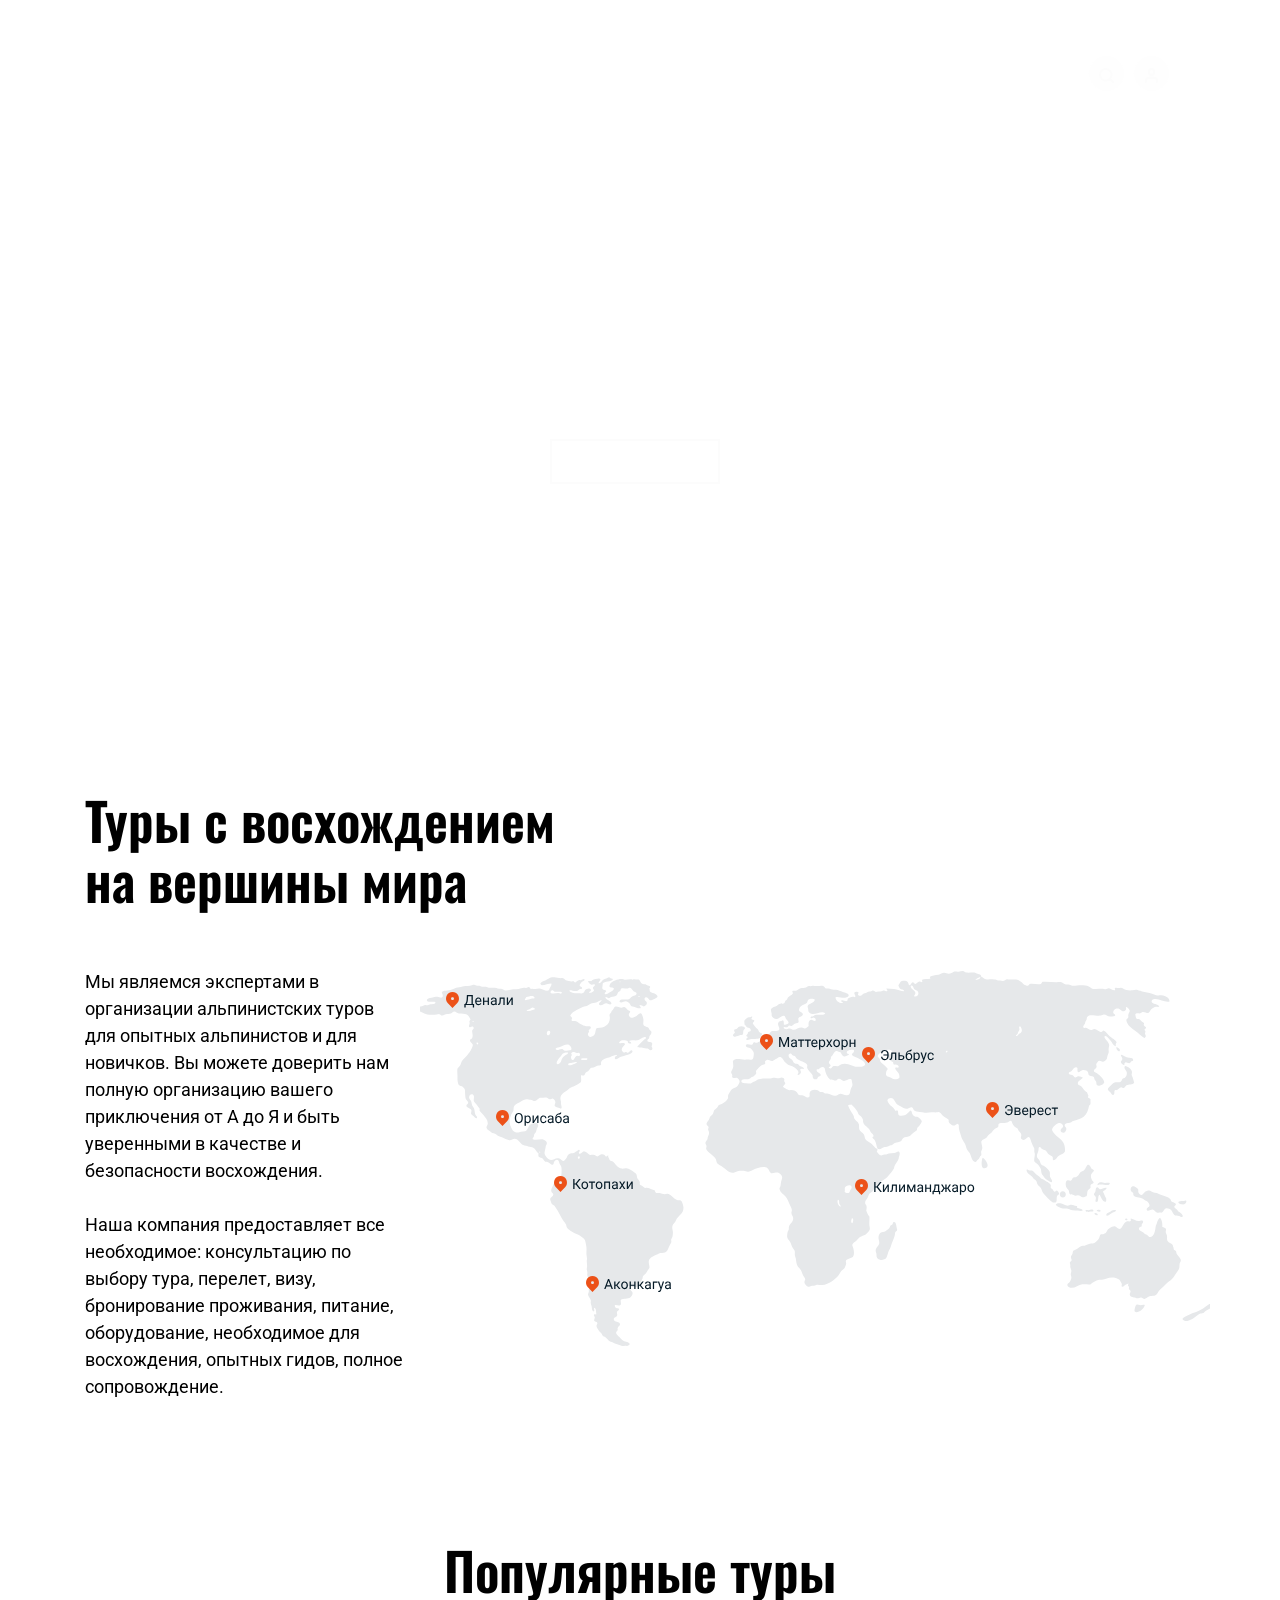
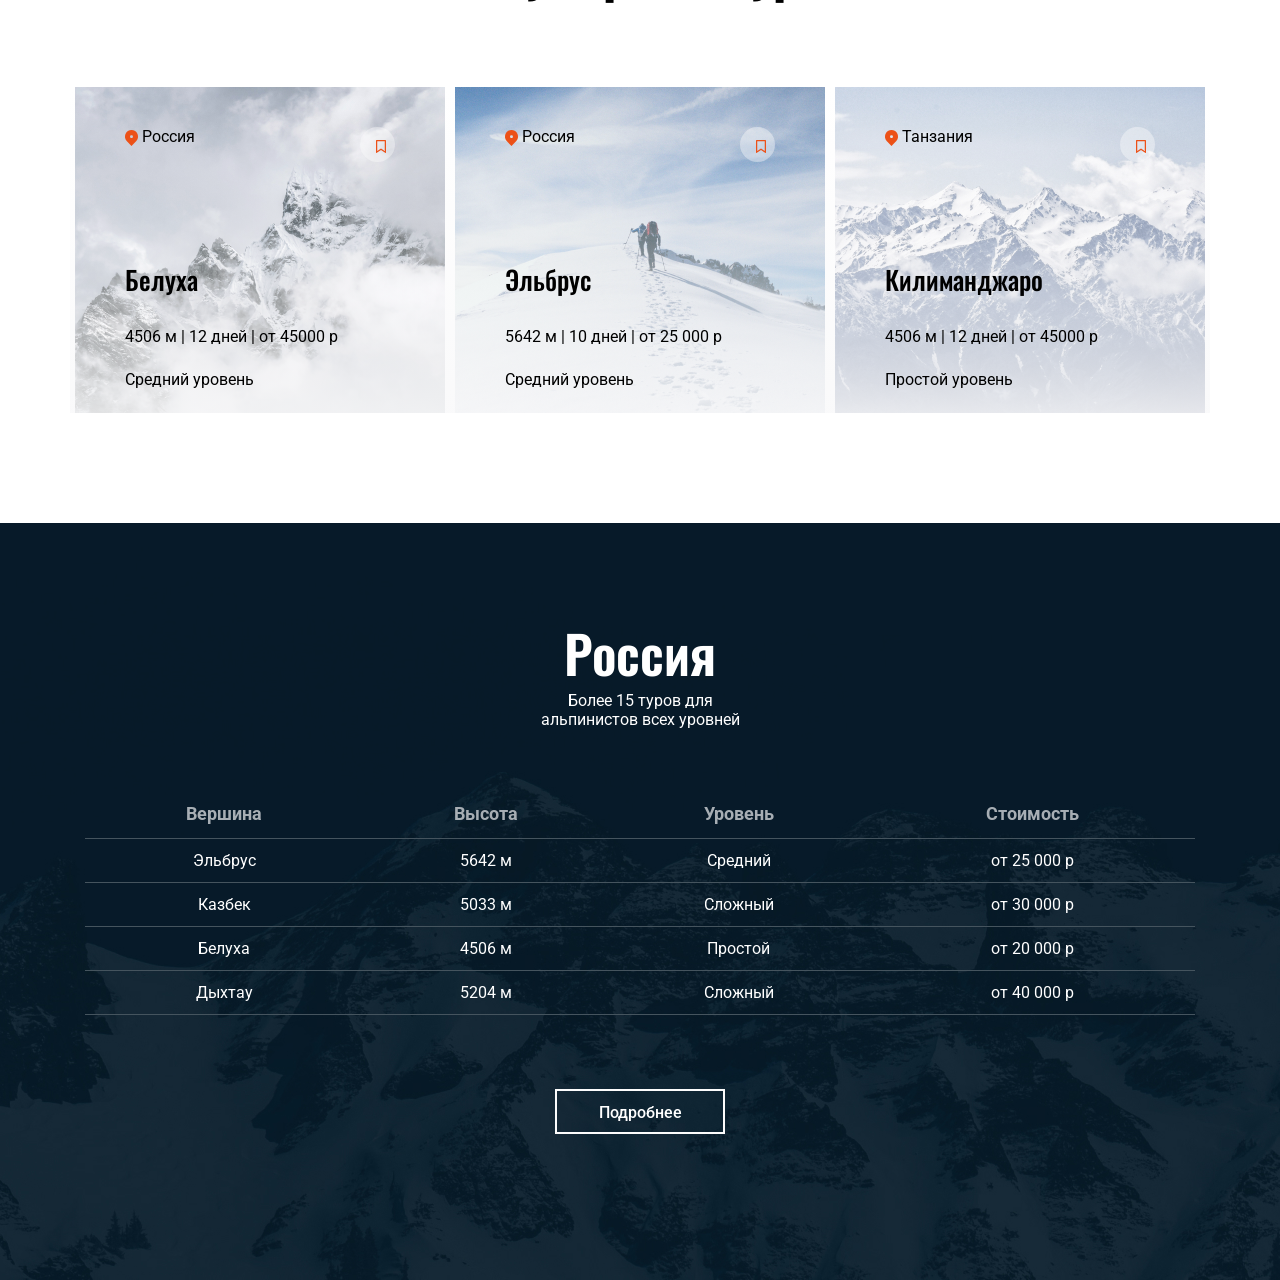
==== index.html @ 95dff902 "Add files via upload" ====
<!doctype html>
<html lang="en">
  <head>
    <!-- Required meta tags -->
    <meta charset="utf-8">
    <meta name="viewport" content="width=device-width, initial-scale=1, shrink-to-fit=no">

    <!-- Bootstrap CSS -->
    <link rel="stylesheet" href="css/bootstrap.css">
    <link href="https://fonts.googleapis.com/css2?family=Oswald:wght@200;300;400;500;600;700&display=swap" rel="stylesheet">
    <link href="https://fonts.googleapis.com/css2?family=Oswald:wght@200;300;400;500;600;700&family=Roboto:ital,wght@0,100;0,300;0,400;0,500;0,700;0,900;1,100;1,300;1,400;1,500;1,700;1,900&display=swap" rel="stylesheet">
    <link rel="stylesheet" type="text/css" href="css/style.css">
    <title>Mountain</title>
  </head>
  <body>
  <header>
      <div class="container-fluid navbar-dark header">
        <div class="container">
       <nav class="navbar navbar-expand-lg">
          <a class="navbar-brand" href="#">
            <h3>MOUNTAIN</h3>
          </a>
          <button class="navbar-toggler" type="button" data-toggle="collapse" data-target="#navbarText" aria-controls="navbarText" aria-expanded="false" aria-label="Toggle navigation">
           <span class="navbar-toggler-icon"></span>
          </button>
      <div class="collapse navbar-collapse" id="navbarText">
        <ul class="navbar-nav mr-auto">
          <li class="nav-item">
            <a class="nav-link" href="#">О нас</a>
          </li>
          <li class="nav-item">
            <a class="nav-link" href="#">Туры</a>
          </li>
          <li class="nav-item">
            <a class="nav-link" href="#">Подбор тура</a>
          </li>
          <li class="nav-item">
            <a class="nav-link" href="#">Блог</a>
          </li>
          <li class="nav-item">
            <a class="nav-link" href="#">Контакты</a>
          </li>
        </ul>
        <div class="navbar-nav">
          <ul class="navbar-nav mr-auto header__nav__right">
          <li class="nav-item">
            <a class="nav-link" href="#">8 (800) 777-33-25</a>
          </li>
          <li class="nav-item search">
            <a class="nav-link" href="#"> 
              <img src="img/header/search.svg">
            </a>
          </li>
          <li class="nav-item login">
            <a class="nav-link" href="#">
              <img src="img/header/login.svg">
            </a>
          </li>
          </ul>
        </div>
      </div>
      </nav>
      <div class="promo">
          <h1>Эверест</h1>
          <a class="nav-link" href="#">
            <div class="promo__details">
              <span>Подробнее</span>
            </div>
          </a>
      </div>
      </div>
      </div>
  </header>

  <main>
    <section class="container-fluid map">
      <div class="container ">
            <div class="row">
               <div class="col-sm map_header">
                  <h2>Туры с восхождением на вершины мира</h2>
               </div>
            </div>
            <div class="row">
                <div class="col-sm map__text">
                     Мы являемся экспертами в организации альпинистских туров для опытных альпинистов и для новичков. Вы можете доверить нам полную организацию вашего приключения от А до Я и быть уверенными в качестве и безопасности восхождения. 
                     <br><br> Наша компания предоставляет все необходимое: консультацию по выбору тура, перелет, визу, бронирование проживания, питание, оборудование, необходимое для восхождения, опытных гидов, полное сопровождение.
                </div>

                <div class="col-sm map__img">
                </div>
            </div>
      </div>
    </section>

    <section class="container-fluid tours">
      <h2>Популярные туры</h2>
      <div class="container">
        <div class="row justify-content-md-center">
          <div class="col-4 tours__items beluga">
              <div class="mountain-location">
                <div>
                  <img src="img/main/Vector.svg">
                  Россия
                </div>
                <div class="tab">
                    <a class="nav-link" href="#">
                      <img src="img/main/tab.svg">
                    </a>
                </div>
              </div>
              <div class="tour__description"> 
                <div class="mountain-name">
                  <h5>Белуха</h5>
                </div>
                <div class="mountain-info">
                  <span>4506 м | 12 дней | от 45000 р</span>
                </div>
                <div class="mountain-level">
                  <span>Средний уровень</span>
                </div>
              </div> 
           </div>
          <div class="col-4 tours__items elbrus">
              <div class="mountain-location">
                <div>
                   <img src="img/main/Vector.svg">
                  Россия
                </div>
                <div class="tab">
                  <a class="nav-link" href="#">
                    <img src="img/main/tab.svg">
                  </a>
                </div>
              </div>
              <div class="tour__description"> 
                <div class="mountain-name">
                  <h5>Эльбрус</h5>
                </div>
                <div class="mountain-info">
                  <span>5642 м | 10 дней | от 25 000 р</span>
                </div>
                <div class="mountain-level">
                  <span>Средний уровень</span>
                </div>
              </div>
          </div>
          <div class="col-4 tours__items kilimanjaro">
                <div class="mountain-location">
                  <div>
                     <img src="img/main/Vector.svg">
                    Танзания
                  </div>
                  <div class="tab">
                    <a class="nav-link" href="#">
                      <img src="img/main/tab.svg">
                    </a>
                  </div>
                </div>
                <div class="tour__description"> 
                  <div class="mountain-name">
                    <h5>Килиманджаро</h5>
                  </div>
                  <div class="mountain-info">
                    <span>4506 м | 12 дней | от 45000 р</span>
                  </div>
                  <div class="mountain-level">
                    <span>Простой уровень</span>
                  </div>
                </div>
          </div>
        </div>
      </div>

    </section  class="container-fluid table">
    

    <section class="container-fluid table-tours">
      <div class="container">
        <div class="table__country">
          <h2>Россия</h2>
        </div>
        <div class="table__promo">
          Более 15 туров для <br> альпинистов всех уровней
        </div>
        <div class="table__table">
          <table class="table table-borderless">
            <thead>
              <tr>
                <th scope="col">Вершина</th>
                <th scope="col">Высота</th>
                <th scope="col">Уровень</th>
                <th scope="col">Стоимость</th>
              </tr>
            </thead>
            <tbody>
              <tr>
                <td scope="row">Эльбрус</th>
                <td>5642 м</td>
                <td>Средний</td>
                <td>от 25 000 р</td>
              </tr>
              <tr>
                <td scope="row">Казбек</th>
                <td>5033 м</td>
                <td>Сложный </td>
                <td>от 30 000 р</td>
              </tr>
              <tr>
                <td scope="row">Белуха</th>
                <td>4506 м</td>
                <td>Простой</td>
                <td>от 20 000 р</td>
              </tr>
              <tr>
                <td scope="row">Дыхтау</th>
                <td>5204 м</td>
                <td>Сложный</td>
                <td>от 40 000 р</td>
              </tr>
            </tbody>
          </table>
        </div>
        <div class="details">
          <a class="nav-link" href="#">
            <div class="table__details">
              <span>Подробнее</span>
            </div>
          </a>
        </div>
      
      </div>
    </section>


  </main>
    <!-- Optional JavaScript -->
    <!-- jQuery first, then Popper.js, then Bootstrap JS -->
    <script src="https://code.jquery.com/jquery-3.4.1.slim.min.js" integrity="sha384-J6qa4849blE2+poT4WnyKhv5vZF5SrPo0iEjwBvKU7imGFAV0wwj1yYfoRSJoZ+n" crossorigin="anonymous"></script>
    <script src="https://cdn.jsdelivr.net/npm/popper.js@1.16.0/dist/umd/popper.min.js" integrity="sha384-Q6E9RHvbIyZFJoft+2mJbHaEWldlvI9IOYy5n3zV9zzTtmI3UksdQRVvoxMfooAo" crossorigin="anonymous"></script>
    <script src="https://stackpath.bootstrapcdn.com/bootstrap/4.4.1/js/bootstrap.min.js" integrity="sha384-wfSDF2E50Y2D1uUdj0O3uMBJnjuUD4Ih7YwaYd1iqfktj0Uod8GCExl3Og8ifwB6" crossorigin="anonymous"></script>
  </body>
</html>
---- css/style.css ----
@media -sass-debug-info{filename{font-family:file\:\/\/D\:\/code\/Mountain\/source\/scss\/style\.scss}line{font-family:\000031}}
body {
  font-family: Roboto;
  font-style: normal;
  font-weight: normal;
  font-size: 16px;
  line-height: 19px;
  color: black; }

@media -sass-debug-info{filename{font-family:file\:\/\/D\:\/code\/Mountain\/source\/scss\/style\.scss}line{font-family:\0000310}}
h1, h2, h3, h4, h5, h6 {
  font-family: Oswald;
  font-style: normal;
  font-weight: 600; }

@media -sass-debug-info{filename{font-family:file\:\/\/D\:\/code\/Mountain\/source\/scss\/style\.scss}line{font-family:\0000316}}
h2 {
  font-size: 52px;
  line-height: 115%; }

@media -sass-debug-info{filename{font-family:file\:\/\/D\:\/code\/Mountain\/source\/scss\/style\.scss}line{font-family:\0000321}}
.navbar-brand, .nav-item a {
  margin-top: 40px;
  color: white !important; }

@media -sass-debug-info{filename{font-family:file\:\/\/D\:\/code\/Mountain\/source\/scss\/style\.scss}line{font-family:\0000326}}
.header {
  background: url(../img/header/rectangle.jpg) no-repeat center;
  height: 650px;
  padding: 0; }
@media -sass-debug-info{filename{font-family:file\:\/\/D\:\/code\/Mountain\/source\/scss\/style\.scss}line{font-family:\0000331}}
  .header .navbar-brand {
    margin-right: 50px; }
@media -sass-debug-info{filename{font-family:file\:\/\/D\:\/code\/Mountain\/source\/scss\/style\.scss}line{font-family:\0000335}}
  .header a {
    margin-right: 10px; }
@media -sass-debug-info{filename{font-family:file\:\/\/D\:\/code\/Mountain\/source\/scss\/style\.scss}line{font-family:\0000339}}
  .header .header__nav__right li:not(:first-of-type) a {
    text-align: center;
    border-radius: 50%;
    width: 35px;
    height: 35px;
    background: rgba(252, 252, 252, 0.4); }
@media -sass-debug-info{filename{font-family:file\:\/\/D\:\/code\/Mountain\/source\/scss\/style\.scss}line{font-family:\0000347}}
  .header .promo {
    text-align: center;
    margin-top: 150px;
    display: flex;
    flex-direction: column;
    align-items: center; }
@media -sass-debug-info{filename{font-family:file\:\/\/D\:\/code\/Mountain\/source\/scss\/style\.scss}line{font-family:\0000353}}
    .header .promo h1 {
      font-size: 98px;
      line-height: 145px;
      color: white; }
@media -sass-debug-info{filename{font-family:file\:\/\/D\:\/code\/Mountain\/source\/scss\/style\.scss}line{font-family:\0000358}}
    .header .promo .promo__details {
      padding: 12px;
      margin-top: 20px;
      font-weight: 500;
      font-size: 16px;
      line-height: 19px;
      color: white;
      width: 170px;
      height: 45px;
      border: 2px solid #FCFCFC; }

@media -sass-debug-info{filename{font-family:file\:\/\/D\:\/code\/Mountain\/source\/scss\/style\.scss}line{font-family:\0000374}}
.map {
  padding-top: 140px; }
@media -sass-debug-info{filename{font-family:file\:\/\/D\:\/code\/Mountain\/source\/scss\/style\.scss}line{font-family:\0000377}}
  .map .container h2 {
    max-width: 472px; }
@media -sass-debug-info{filename{font-family:file\:\/\/D\:\/code\/Mountain\/source\/scss\/style\.scss}line{font-family:\0000380}}
  .map .container .map__text {
    padding-top: 50px;
    font-size: 18px;
    line-height: 150%;
    max-width: 350px; }
@media -sass-debug-info{filename{font-family:file\:\/\/D\:\/code\/Mountain\/source\/scss\/style\.scss}line{font-family:\0000386}}
  .map .container .map__img {
    background: url(../img/main/map.svg) no-repeat center; }

@media -sass-debug-info{filename{font-family:file\:\/\/D\:\/code\/Mountain\/source\/scss\/style\.scss}line{font-family:\0000393}}
.tours h2 {
  padding-top: 140px;
  text-align: center; }
@media -sass-debug-info{filename{font-family:file\:\/\/D\:\/code\/Mountain\/source\/scss\/style\.scss}line{font-family:\0000398}}
.tours .container .tours__items {
  min-width: 370px;
  min-height: 326px;
  margin-top: 80px;
  display: flex;
  flex-direction: column;
  justify-content: space-between; }
@media -sass-debug-info{filename{font-family:file\:\/\/D\:\/code\/Mountain\/source\/scss\/style\.scss}line{font-family:\00003105}}
  .tours .container .tours__items .mountain-info, .tours .container .tours__items .mountain-level {
    margin-left: 40px;
    margin-bottom: 24px; }
@media -sass-debug-info{filename{font-family:file\:\/\/D\:\/code\/Mountain\/source\/scss\/style\.scss}line{font-family:\00003109}}
  .tours .container .tours__items h5 {
    margin-left: 40px;
    font-weight: 500;
    font-size: 26px;
    line-height: 115%;
    padding-bottom: 25px; }
@media -sass-debug-info{filename{font-family:file\:\/\/D\:\/code\/Mountain\/source\/scss\/style\.scss}line{font-family:\00003116}}
  .tours .container .tours__items .mountain-location {
    display: flex;
    justify-content: space-between;
    padding: 40px; }
@media -sass-debug-info{filename{font-family:file\:\/\/D\:\/code\/Mountain\/source\/scss\/style\.scss}line{font-family:\00003120}}
    .tours .container .tours__items .mountain-location .tab a {
      text-align: center;
      border-radius: 50%;
      width: 35px;
      height: 35px;
      background: rgba(252, 252, 252, 0.4); }
@media -sass-debug-info{filename{font-family:file\:\/\/D\:\/code\/Mountain\/source\/scss\/style\.scss}line{font-family:\00003130}}
.tours .container .beluga {
  background: linear-gradient(180deg, rgba(249, 249, 250, 0) 0%, rgba(249, 249, 250, 0.9) 100%), url(../img/main/beluga.jpg) no-repeat center; }
@media -sass-debug-info{filename{font-family:file\:\/\/D\:\/code\/Mountain\/source\/scss\/style\.scss}line{font-family:\00003135}}
.tours .container .elbrus {
  background: linear-gradient(180deg, rgba(249, 249, 250, 0) 0%, rgba(249, 249, 250, 0.9) 100%), url(../img/main/elbrus.jpg) no-repeat center; }
@media -sass-debug-info{filename{font-family:file\:\/\/D\:\/code\/Mountain\/source\/scss\/style\.scss}line{font-family:\00003138}}
.tours .container .kilimanjaro {
  background: linear-gradient(180deg, rgba(249, 249, 250, 0) 0%, rgba(249, 249, 250, 0.9) 100%), url(../img/main/kilimanjaro.jpg) no-repeat center; }

@media -sass-debug-info{filename{font-family:file\:\/\/D\:\/code\/Mountain\/source\/scss\/style\.scss}line{font-family:\00003144}}
.table-tours {
  text-align: center;
  background: url(../img/main/Russia.jpg) no-repeat center;
  height: 757px;
  color: white;
  margin-top: 110px;
  padding-top: 100px; }
@media -sass-debug-info{filename{font-family:file\:\/\/D\:\/code\/Mountain\/source\/scss\/style\.scss}line{font-family:\00003151}}
  .table-tours .table__table {
    margin-top: 60px; }
@media -sass-debug-info{filename{font-family:file\:\/\/D\:\/code\/Mountain\/source\/scss\/style\.scss}line{font-family:\00003153}}
    .table-tours .table__table th {
      color: white;
      border-bottom: 1px solid #45545E;
      font-size: 18px;
      line-height: 140%;
      color: #A7AEB4; }
@media -sass-debug-info{filename{font-family:file\:\/\/D\:\/code\/Mountain\/source\/scss\/style\.scss}line{font-family:\00003160}}
    .table-tours .table__table td {
      color: white;
      border-bottom: 1px solid #45545E; }
@media -sass-debug-info{filename{font-family:file\:\/\/D\:\/code\/Mountain\/source\/scss\/style\.scss}line{font-family:\00003167}}
  .table-tours .table__details {
    padding: 12px;
    margin: auto;
    margin-top: 50px;
    font-weight: 500;
    font-size: 16px;
    line-height: 19px;
    color: white;
    width: 170px;
    height: 45px;
    border: 2px solid #FCFCFC; }

/*# sourceMappingURL=style.css.map */
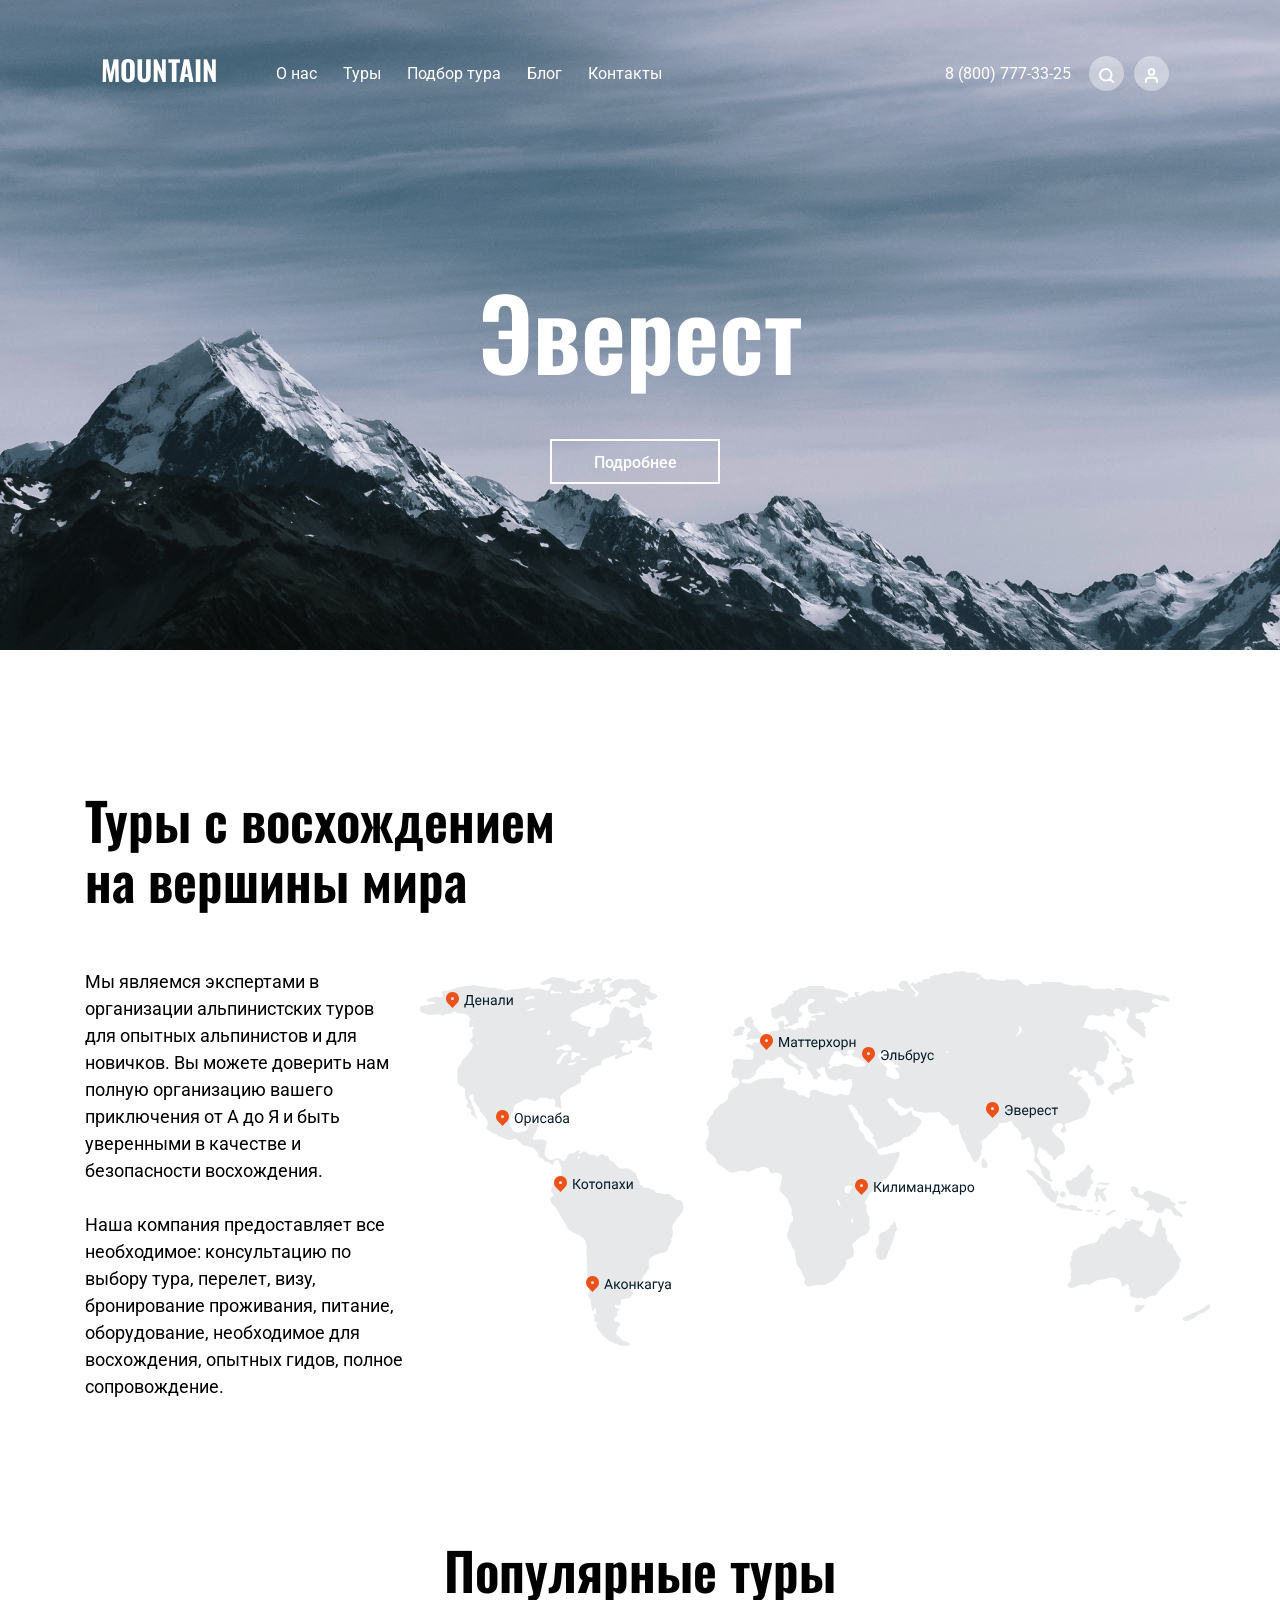
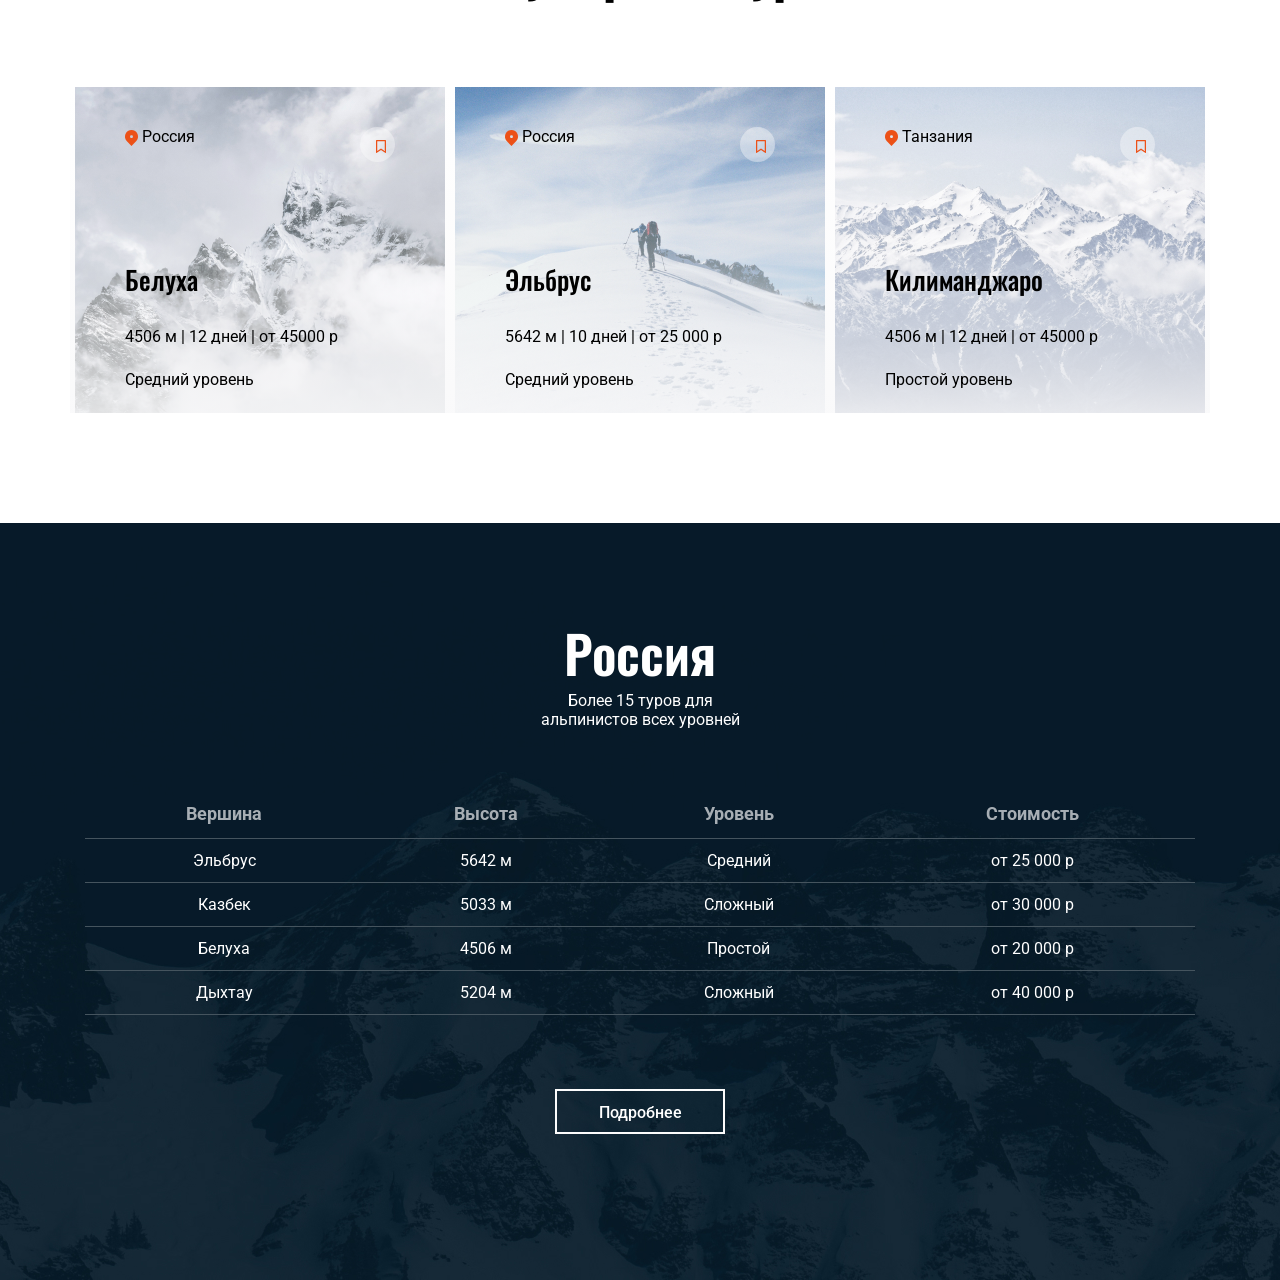
==== commit 090a09cf: "Add files via upload" ====
--- a/index.html
+++ b/index.html
@@ -172,8 +172,6 @@
       </div>
 
     </section  class="container-fluid table">
-    
-
     <section class="container-fluid table-tours">
       <div class="container">
         <div class="table__country">
--- a/css/style.css
+++ b/css/style.css
@@ -25,9 +25,10 @@
 
 @media -sass-debug-info{filename{font-family:file\:\/\/D\:\/code\/Mountain\/source\/scss\/style\.scss}line{font-family:\0000326}}
 .header {
-  background: url(../img/header/rectangle.jpg) no-repeat center;
+  background: url(../img/header/Rectangle.jpg) no-repeat center;
   height: 650px;
-  padding: 0; }
+  padding: 0;
+  width: 100%; }
 @media -sass-debug-info{filename{font-family:file\:\/\/D\:\/code\/Mountain\/source\/scss\/style\.scss}line{font-family:\0000331}}
   .header .navbar-brand {
     margin-right: 50px; }
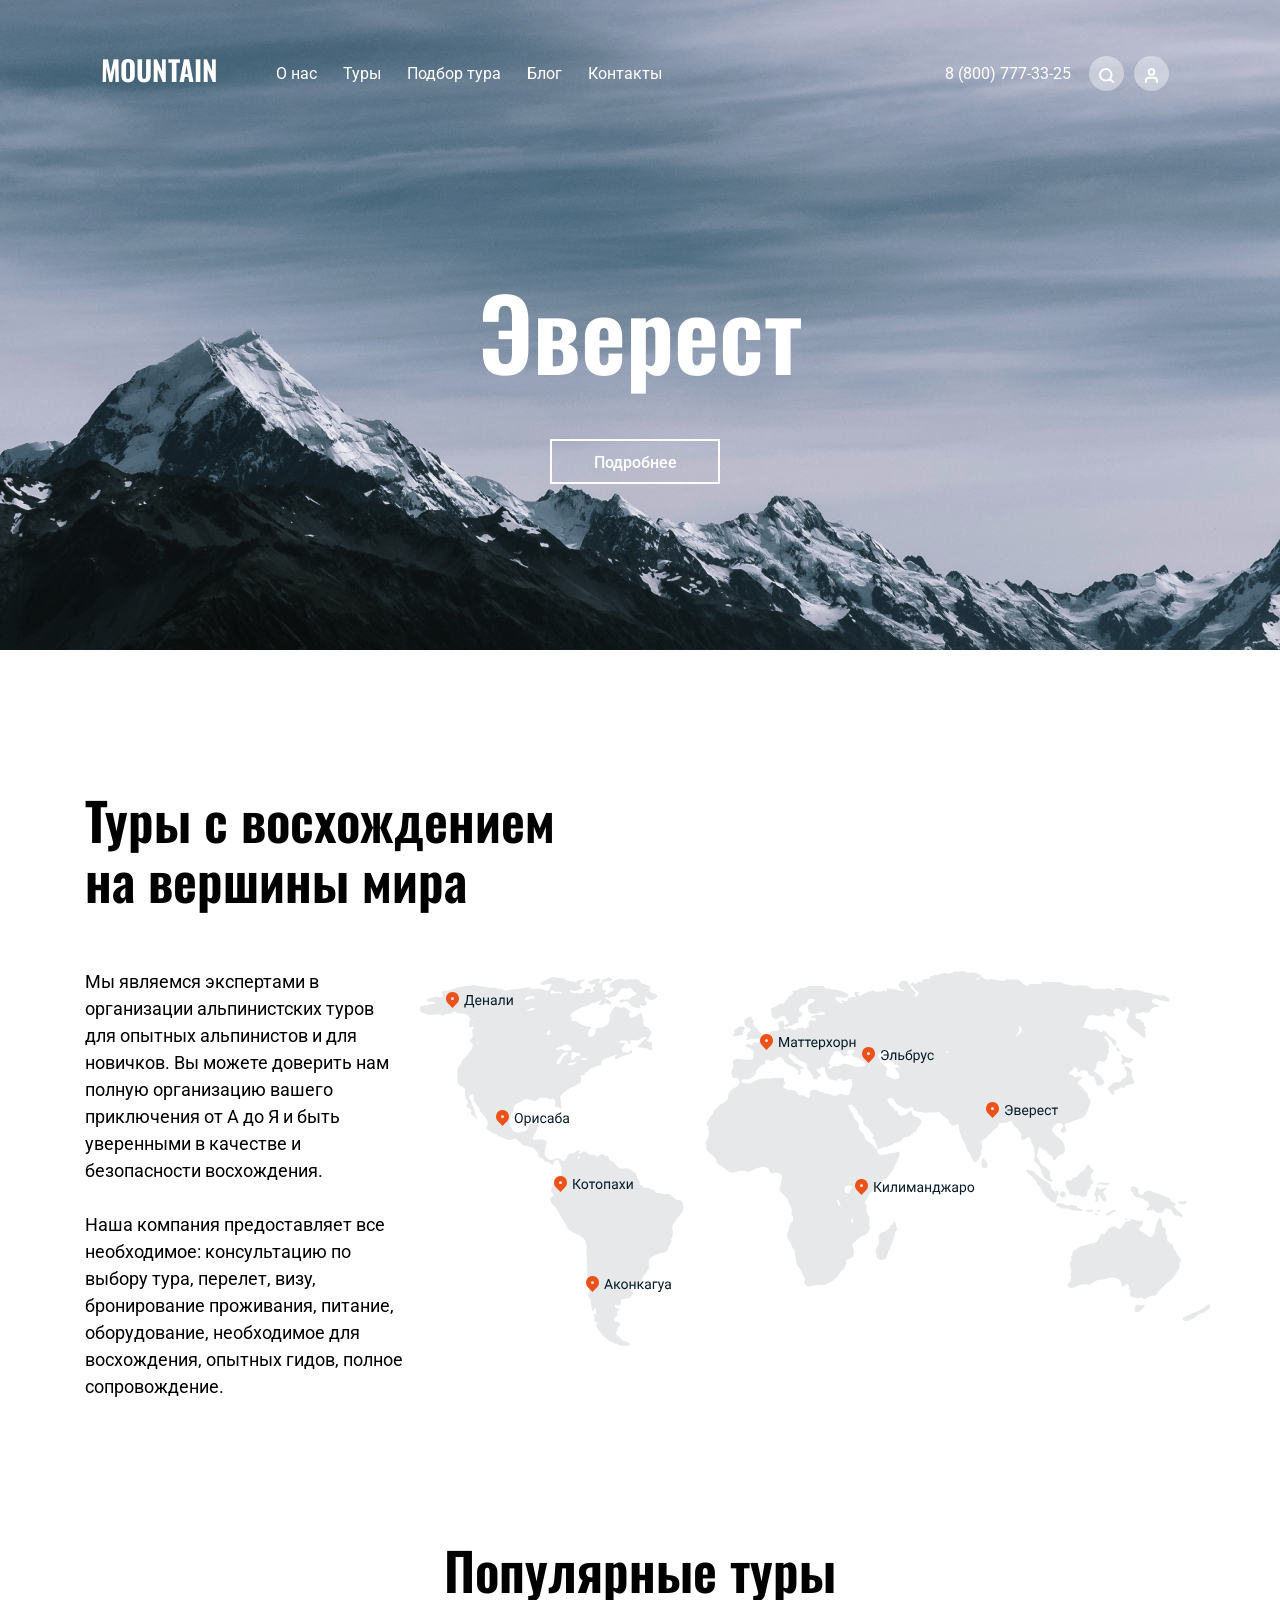
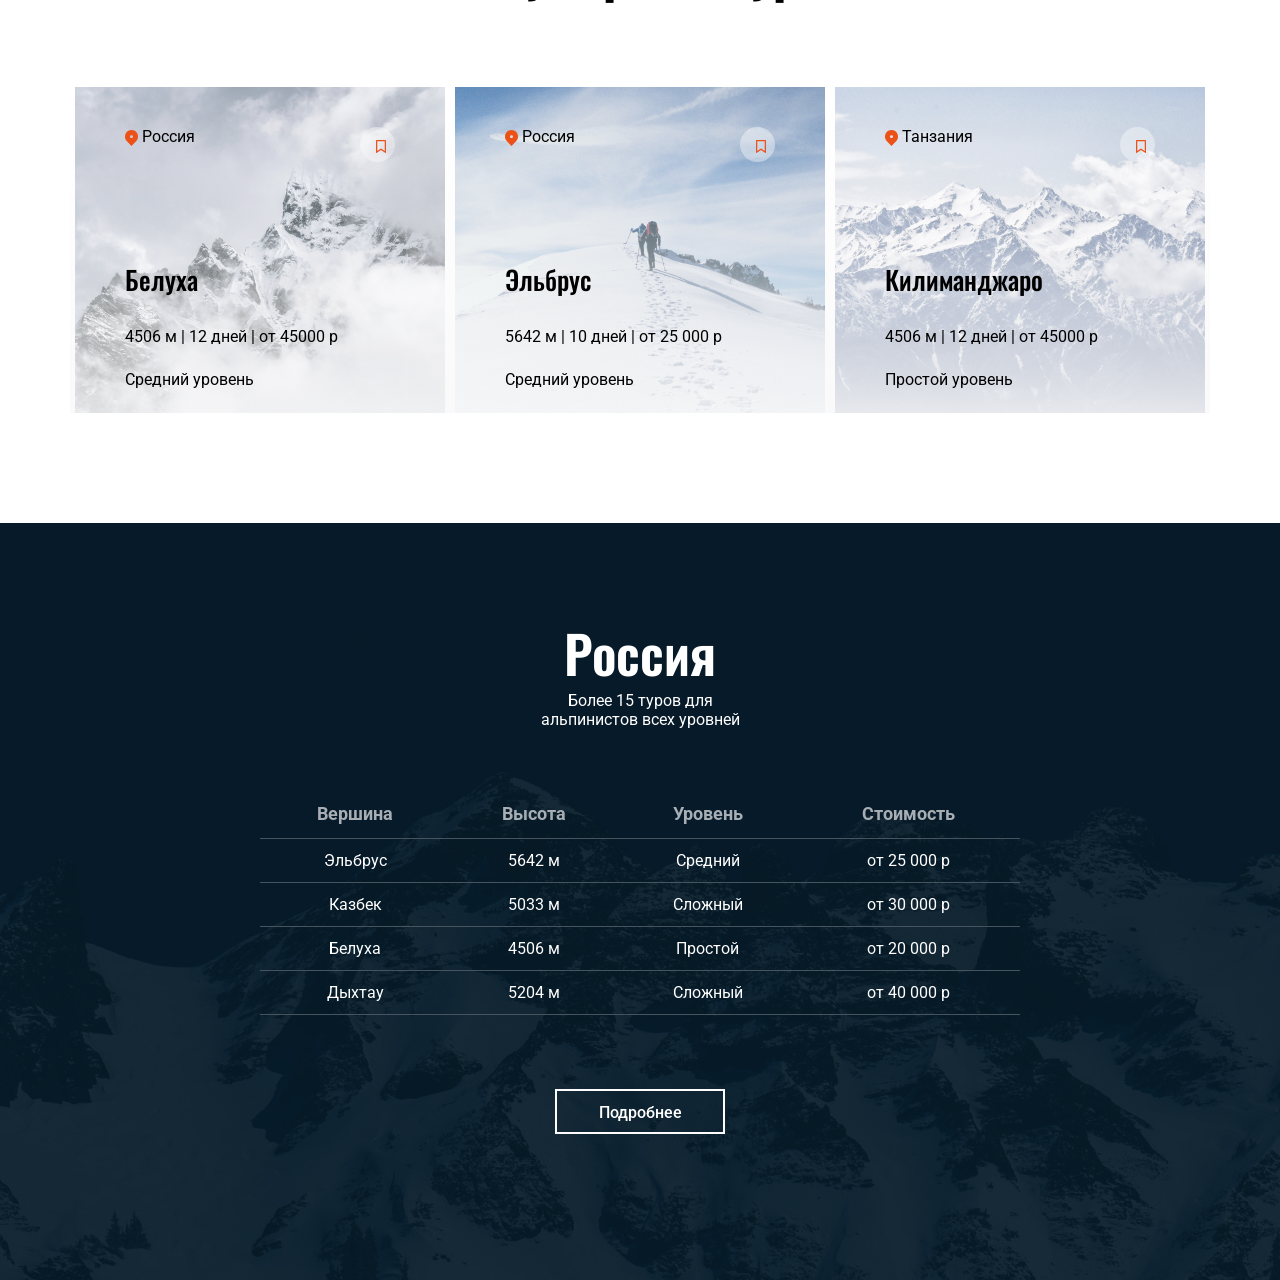
==== commit 4a6bee6b: "Add files via upload" ====
--- a/index.html
+++ b/index.html
@@ -170,8 +170,8 @@
           </div>
         </div>
       </div>
-
-    </section  class="container-fluid table">
+    </section>
+
     <section class="container-fluid table-tours">
       <div class="container">
         <div class="table__country">
@@ -180,8 +180,8 @@
         <div class="table__promo">
           Более 15 туров для <br> альпинистов всех уровней
         </div>
-        <div class="table__table">
-          <table class="table table-borderless">
+        <div class="row justify-content-center table__table">
+          <table class="table table-borderless table-responsive-lg col-8">
             <thead>
               <tr>
                 <th scope="col">Вершина</th>
@@ -192,25 +192,25 @@
             </thead>
             <tbody>
               <tr>
-                <td scope="row">Эльбрус</th>
+                <td scope="row">Эльбрус</td>
                 <td>5642 м</td>
                 <td>Средний</td>
                 <td>от 25 000 р</td>
               </tr>
               <tr>
-                <td scope="row">Казбек</th>
+                <td scope="row">Казбек</td>
                 <td>5033 м</td>
                 <td>Сложный </td>
                 <td>от 30 000 р</td>
               </tr>
               <tr>
-                <td scope="row">Белуха</th>
+                <td scope="row">Белуха</td>
                 <td>4506 м</td>
                 <td>Простой</td>
                 <td>от 20 000 р</td>
               </tr>
               <tr>
-                <td scope="row">Дыхтау</th>
+                <td scope="row">Дыхтау</td>
                 <td>5204 м</td>
                 <td>Сложный</td>
                 <td>от 40 000 р</td>
@@ -228,6 +228,8 @@
       
       </div>
     </section>
+
+    
 
 
   </main>
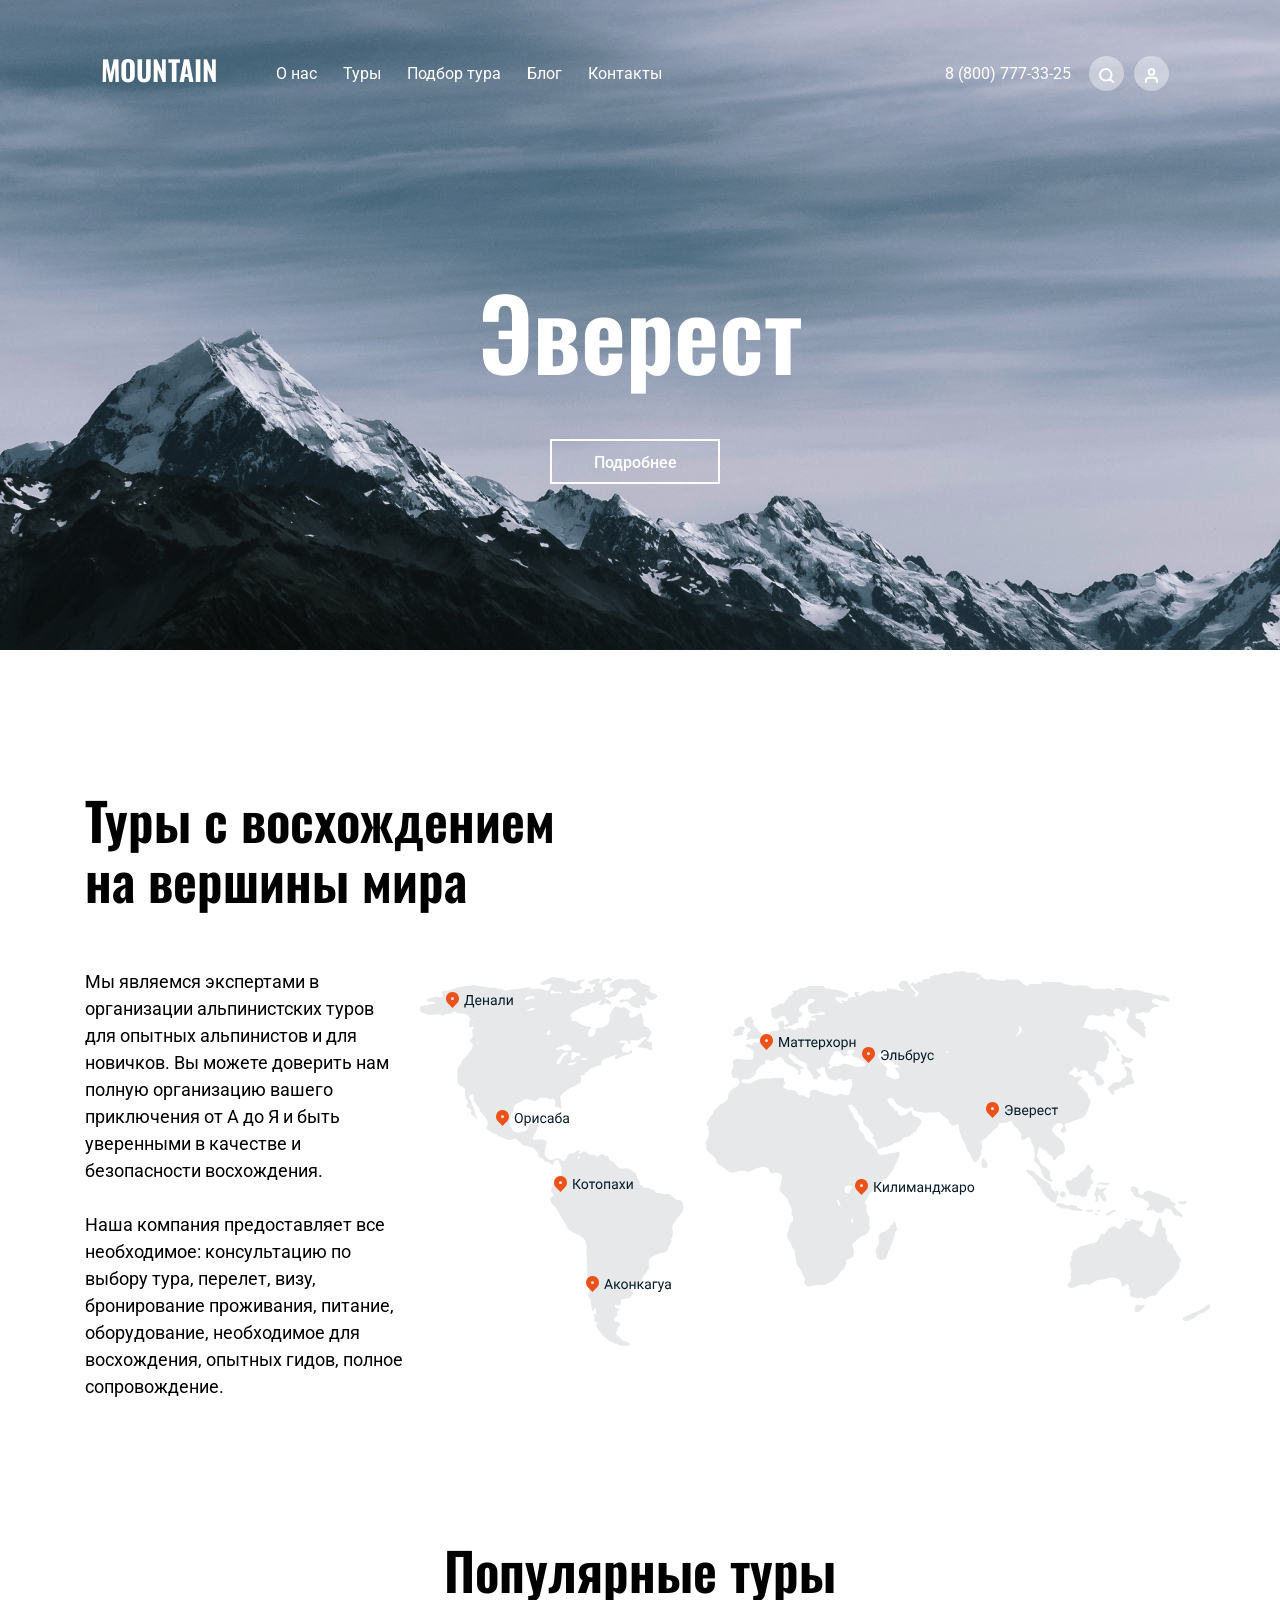
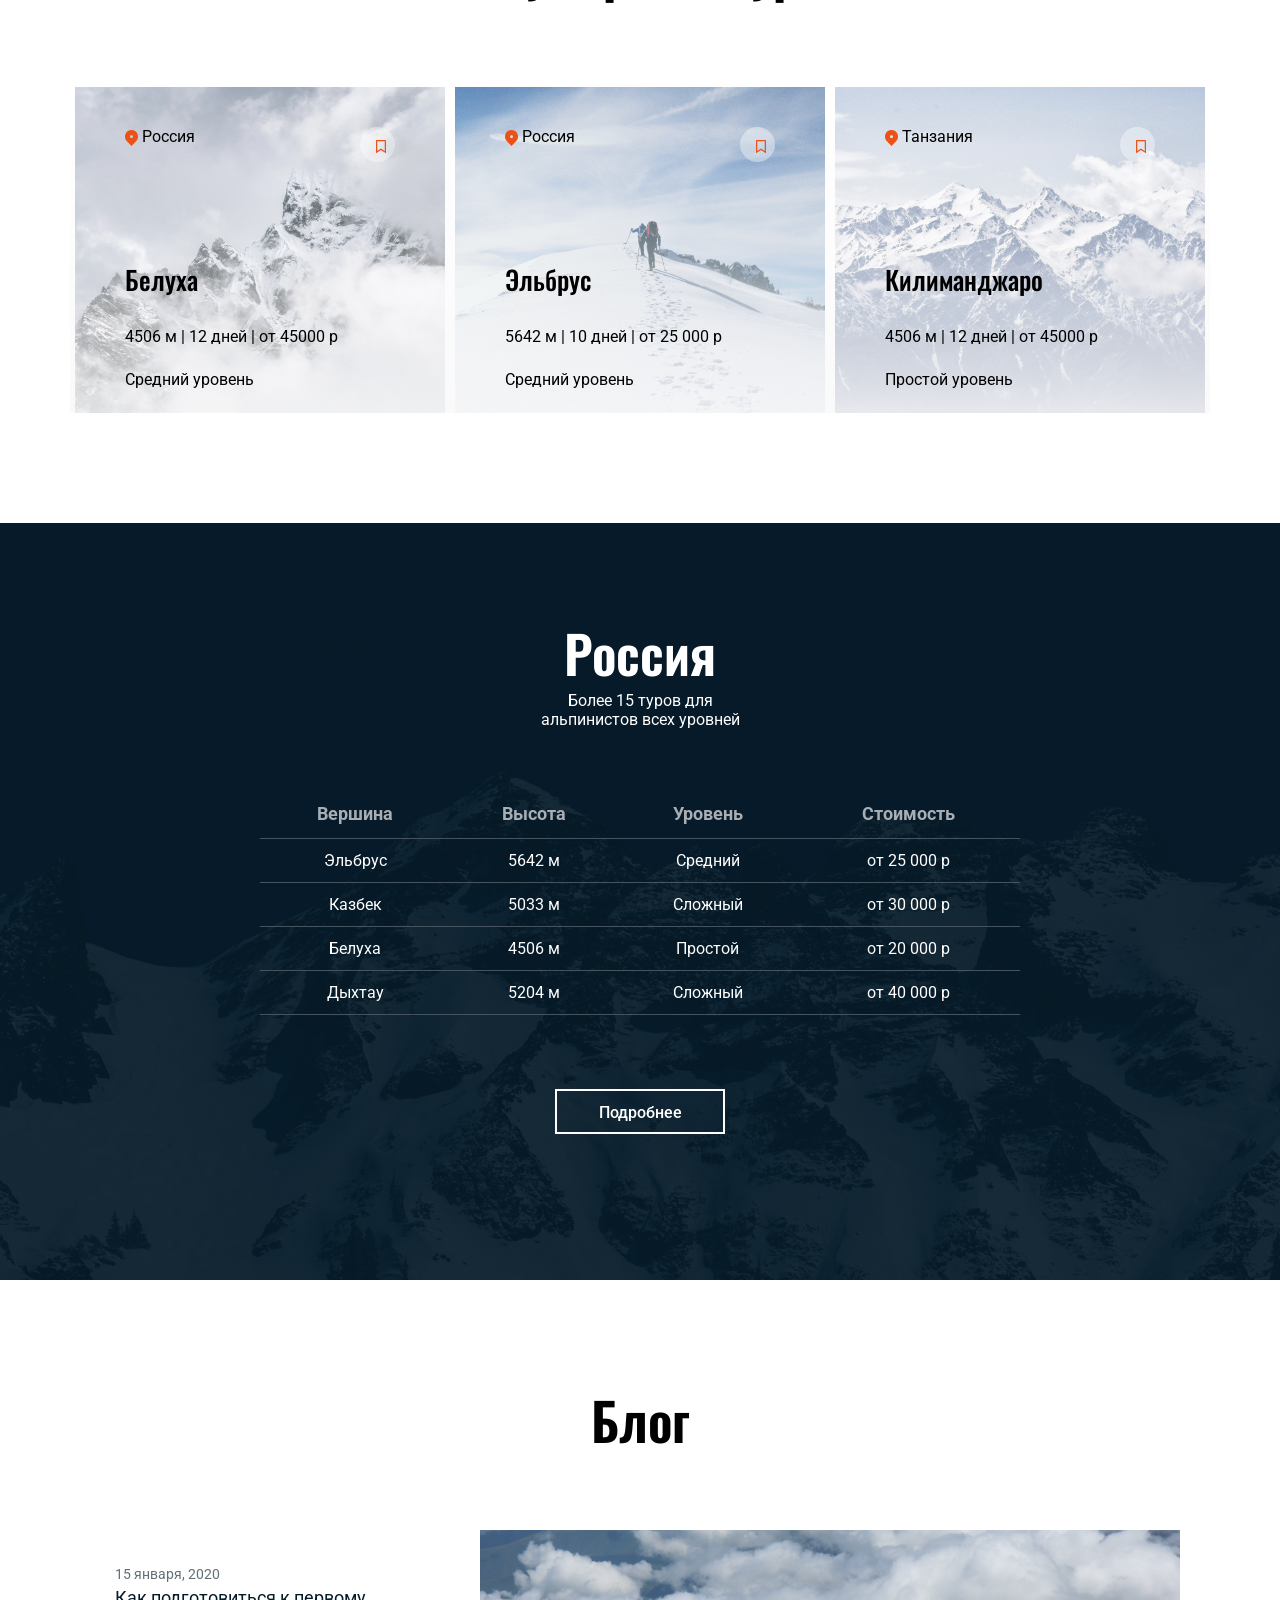
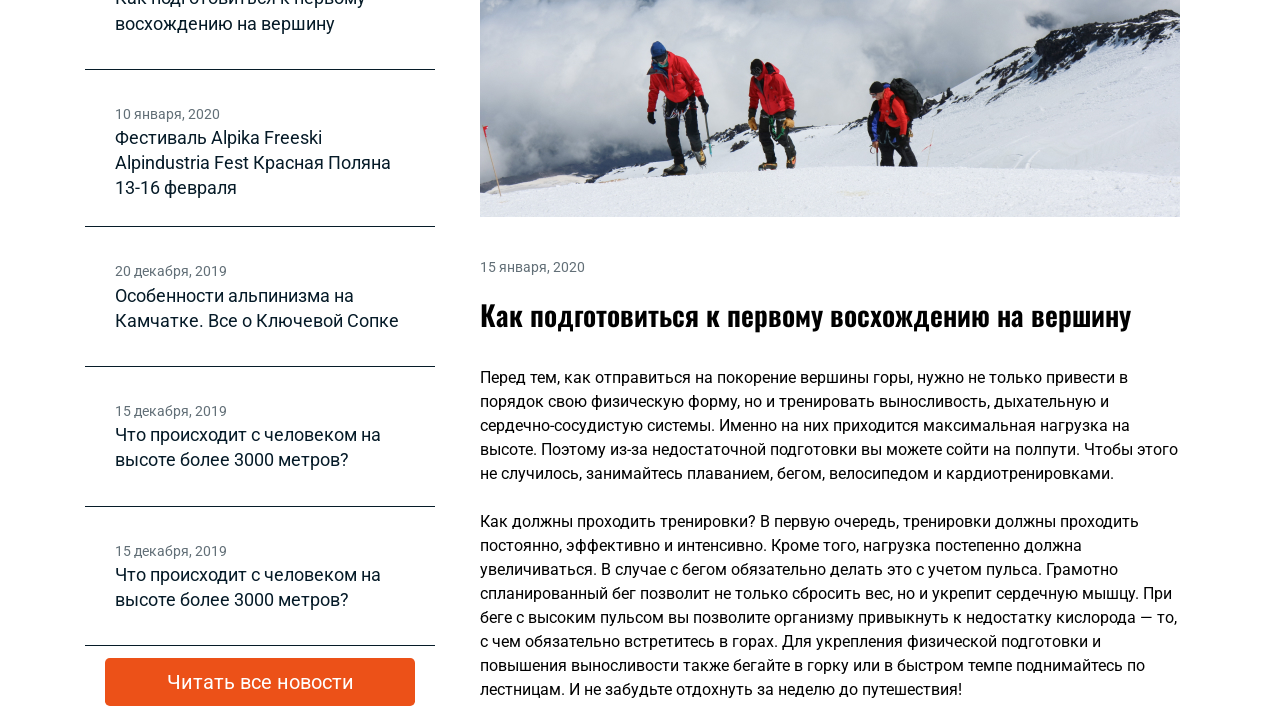
==== commit 106aa3a2: "add section blog" ====
--- a/index.html
+++ b/index.html
@@ -228,8 +228,67 @@
       
       </div>
     </section>
-
     
+
+    <section class="container-fluid blog">
+      <h2>Блог</h2>
+      <div class="container blog__info">
+        <div class="row">
+          <div class="col-4 blog__left">
+            <ul class="list-group list-group-flush">
+              <li class="list-group-item list-group-item-action">
+                <span>15 января, 2020</span><br>
+                <a href="#">Как подготовиться к первому восхождению на вершину</a>
+              </li>
+              <li class="list-group-item list-group-item-action">
+                <span>10 января, 2020</span><br>
+                <a href="#">Фестиваль Alpika Freeski Аlpindustria Fest Красная Поляна 13-16 февраля</a>
+              </li>
+              <li class="list-group-item list-group-item-action">
+                <span>20 декабря, 2019</span><br>
+                <a href="#">Особенности альпинизма на Камчатке. Все о Ключевой Сопке</a>
+              </li>
+              <li class="list-group-item list-group-item-action">
+                <span>15 декабря, 2019</span><br>
+                <a href="#">Что происходит с человеком на высоте более 3000 метров?</a>
+              </li>
+              <li class="list-group-item list-group-item-action">
+                <span>15 декабря, 2019</span><br>
+                <a href="#">Что происходит с человеком на высоте более 3000 метров?</a>
+              </li>
+              <li class="list-group-item">
+                <button type="button" class="btn btn-lg">Читать все новости</button>
+              </li>
+            </ul>
+            
+          </div>
+
+          <div class="col-8 blog__right"> 
+            <div class="container">
+               <img src="img/main/blog.jpg" alt="Альпинисты">
+            </div>
+               <div class="container blog__text">
+                   <span>15 января, 2020</span>
+                   <h3>Как подготовиться к первому восхождению на вершину</h3>
+                   <p>Перед тем, как отправиться на покорение вершины горы, нужно не только привести          в порядок свою физическую форму, но и тренировать выносливость, дыхательную и сердечно-сосудистую системы. Именно на них приходится максимальная нагрузка на высоте. Поэтому из-за недостаточной подготовки вы можете сойти на полпути. Чтобы этого не случилось, занимайтесь плаванием, бегом, велосипедом и кардиотренировками.
+                   <br><br>
+                   Как должны проходить тренировки? В первую очередь, тренировки должны проходить постоянно, эффективно и интенсивно. Кроме того, нагрузка постепенно должна увеличиваться. В случае с бегом обязательно делать это с учетом пульса. Грамотно спланированный бег позволит не только сбросить вес, но и укрепит сердечную мышцу. При беге с высоким пульсом вы позволите организму привыкнуть к недостатку кислорода — то, с чем обязательно встретитесь в горах. Для укрепления физической подготовки и повышения выносливости также бегайте в горку или в быстром темпе поднимайтесь по лестницам. И не забудьте отдохнуть за неделю до путешествия!</p>
+               </div>
+          </div>
+        </div>
+      </div>
+    </section>
+    
+    <section class="container-fluid help">
+      <div class="container">
+        <div class="row">
+            <div class="col-6 help__left">
+            </div>
+            <div class="col-6 help__left">
+            </div>
+        </div>
+      </div>
+    </section>
 
 
   </main>
--- a/css/style.css
+++ b/css/style.css
@@ -1,165 +1,217 @@
-@media -sass-debug-info{filename{font-family:file\:\/\/D\:\/code\/Mountain\/source\/scss\/style\.scss}line{font-family:\000031}}
-body {
-  font-family: Roboto;
-  font-style: normal;
-  font-weight: normal;
-  font-size: 16px;
-  line-height: 19px;
-  color: black; }
-
-@media -sass-debug-info{filename{font-family:file\:\/\/D\:\/code\/Mountain\/source\/scss\/style\.scss}line{font-family:\0000310}}
-h1, h2, h3, h4, h5, h6 {
-  font-family: Oswald;
-  font-style: normal;
-  font-weight: 600; }
-
-@media -sass-debug-info{filename{font-family:file\:\/\/D\:\/code\/Mountain\/source\/scss\/style\.scss}line{font-family:\0000316}}
-h2 {
-  font-size: 52px;
-  line-height: 115%; }
-
-@media -sass-debug-info{filename{font-family:file\:\/\/D\:\/code\/Mountain\/source\/scss\/style\.scss}line{font-family:\0000321}}
-.navbar-brand, .nav-item a {
-  margin-top: 40px;
-  color: white !important; }
-
-@media -sass-debug-info{filename{font-family:file\:\/\/D\:\/code\/Mountain\/source\/scss\/style\.scss}line{font-family:\0000326}}
-.header {
-  background: url(../img/header/Rectangle.jpg) no-repeat center;
-  height: 650px;
-  padding: 0;
-  width: 100%; }
-@media -sass-debug-info{filename{font-family:file\:\/\/D\:\/code\/Mountain\/source\/scss\/style\.scss}line{font-family:\0000331}}
-  .header .navbar-brand {
-    margin-right: 50px; }
-@media -sass-debug-info{filename{font-family:file\:\/\/D\:\/code\/Mountain\/source\/scss\/style\.scss}line{font-family:\0000335}}
-  .header a {
-    margin-right: 10px; }
-@media -sass-debug-info{filename{font-family:file\:\/\/D\:\/code\/Mountain\/source\/scss\/style\.scss}line{font-family:\0000339}}
-  .header .header__nav__right li:not(:first-of-type) a {
-    text-align: center;
-    border-radius: 50%;
-    width: 35px;
-    height: 35px;
-    background: rgba(252, 252, 252, 0.4); }
-@media -sass-debug-info{filename{font-family:file\:\/\/D\:\/code\/Mountain\/source\/scss\/style\.scss}line{font-family:\0000347}}
-  .header .promo {
-    text-align: center;
-    margin-top: 150px;
-    display: flex;
-    flex-direction: column;
-    align-items: center; }
-@media -sass-debug-info{filename{font-family:file\:\/\/D\:\/code\/Mountain\/source\/scss\/style\.scss}line{font-family:\0000353}}
-    .header .promo h1 {
-      font-size: 98px;
-      line-height: 145px;
-      color: white; }
-@media -sass-debug-info{filename{font-family:file\:\/\/D\:\/code\/Mountain\/source\/scss\/style\.scss}line{font-family:\0000358}}
-    .header .promo .promo__details {
-      padding: 12px;
-      margin-top: 20px;
-      font-weight: 500;
-      font-size: 16px;
-      line-height: 19px;
-      color: white;
-      width: 170px;
-      height: 45px;
-      border: 2px solid #FCFCFC; }
-
-@media -sass-debug-info{filename{font-family:file\:\/\/D\:\/code\/Mountain\/source\/scss\/style\.scss}line{font-family:\0000374}}
-.map {
-  padding-top: 140px; }
-@media -sass-debug-info{filename{font-family:file\:\/\/D\:\/code\/Mountain\/source\/scss\/style\.scss}line{font-family:\0000377}}
-  .map .container h2 {
-    max-width: 472px; }
-@media -sass-debug-info{filename{font-family:file\:\/\/D\:\/code\/Mountain\/source\/scss\/style\.scss}line{font-family:\0000380}}
-  .map .container .map__text {
-    padding-top: 50px;
-    font-size: 18px;
-    line-height: 150%;
-    max-width: 350px; }
-@media -sass-debug-info{filename{font-family:file\:\/\/D\:\/code\/Mountain\/source\/scss\/style\.scss}line{font-family:\0000386}}
-  .map .container .map__img {
-    background: url(../img/main/map.svg) no-repeat center; }
-
-@media -sass-debug-info{filename{font-family:file\:\/\/D\:\/code\/Mountain\/source\/scss\/style\.scss}line{font-family:\0000393}}
-.tours h2 {
-  padding-top: 140px;
-  text-align: center; }
-@media -sass-debug-info{filename{font-family:file\:\/\/D\:\/code\/Mountain\/source\/scss\/style\.scss}line{font-family:\0000398}}
-.tours .container .tours__items {
-  min-width: 370px;
-  min-height: 326px;
-  margin-top: 80px;
-  display: flex;
-  flex-direction: column;
-  justify-content: space-between; }
-@media -sass-debug-info{filename{font-family:file\:\/\/D\:\/code\/Mountain\/source\/scss\/style\.scss}line{font-family:\00003105}}
-  .tours .container .tours__items .mountain-info, .tours .container .tours__items .mountain-level {
-    margin-left: 40px;
-    margin-bottom: 24px; }
-@media -sass-debug-info{filename{font-family:file\:\/\/D\:\/code\/Mountain\/source\/scss\/style\.scss}line{font-family:\00003109}}
-  .tours .container .tours__items h5 {
-    margin-left: 40px;
-    font-weight: 500;
-    font-size: 26px;
-    line-height: 115%;
-    padding-bottom: 25px; }
-@media -sass-debug-info{filename{font-family:file\:\/\/D\:\/code\/Mountain\/source\/scss\/style\.scss}line{font-family:\00003116}}
-  .tours .container .tours__items .mountain-location {
-    display: flex;
-    justify-content: space-between;
-    padding: 40px; }
-@media -sass-debug-info{filename{font-family:file\:\/\/D\:\/code\/Mountain\/source\/scss\/style\.scss}line{font-family:\00003120}}
-    .tours .container .tours__items .mountain-location .tab a {
-      text-align: center;
-      border-radius: 50%;
-      width: 35px;
-      height: 35px;
-      background: rgba(252, 252, 252, 0.4); }
-@media -sass-debug-info{filename{font-family:file\:\/\/D\:\/code\/Mountain\/source\/scss\/style\.scss}line{font-family:\00003130}}
-.tours .container .beluga {
-  background: linear-gradient(180deg, rgba(249, 249, 250, 0) 0%, rgba(249, 249, 250, 0.9) 100%), url(../img/main/beluga.jpg) no-repeat center; }
-@media -sass-debug-info{filename{font-family:file\:\/\/D\:\/code\/Mountain\/source\/scss\/style\.scss}line{font-family:\00003135}}
-.tours .container .elbrus {
-  background: linear-gradient(180deg, rgba(249, 249, 250, 0) 0%, rgba(249, 249, 250, 0.9) 100%), url(../img/main/elbrus.jpg) no-repeat center; }
-@media -sass-debug-info{filename{font-family:file\:\/\/D\:\/code\/Mountain\/source\/scss\/style\.scss}line{font-family:\00003138}}
-.tours .container .kilimanjaro {
-  background: linear-gradient(180deg, rgba(249, 249, 250, 0) 0%, rgba(249, 249, 250, 0.9) 100%), url(../img/main/kilimanjaro.jpg) no-repeat center; }
-
-@media -sass-debug-info{filename{font-family:file\:\/\/D\:\/code\/Mountain\/source\/scss\/style\.scss}line{font-family:\00003144}}
-.table-tours {
-  text-align: center;
-  background: url(../img/main/Russia.jpg) no-repeat center;
-  height: 757px;
-  color: white;
-  margin-top: 110px;
-  padding-top: 100px; }
-@media -sass-debug-info{filename{font-family:file\:\/\/D\:\/code\/Mountain\/source\/scss\/style\.scss}line{font-family:\00003151}}
-  .table-tours .table__table {
-    margin-top: 60px; }
-@media -sass-debug-info{filename{font-family:file\:\/\/D\:\/code\/Mountain\/source\/scss\/style\.scss}line{font-family:\00003153}}
-    .table-tours .table__table th {
-      color: white;
-      border-bottom: 1px solid #45545E;
-      font-size: 18px;
-      line-height: 140%;
-      color: #A7AEB4; }
-@media -sass-debug-info{filename{font-family:file\:\/\/D\:\/code\/Mountain\/source\/scss\/style\.scss}line{font-family:\00003160}}
-    .table-tours .table__table td {
-      color: white;
-      border-bottom: 1px solid #45545E; }
-@media -sass-debug-info{filename{font-family:file\:\/\/D\:\/code\/Mountain\/source\/scss\/style\.scss}line{font-family:\00003167}}
-  .table-tours .table__details {
-    padding: 12px;
-    margin: auto;
-    margin-top: 50px;
-    font-weight: 500;
-    font-size: 16px;
-    line-height: 19px;
-    color: white;
-    width: 170px;
-    height: 45px;
-    border: 2px solid #FCFCFC; }
-
-/*# sourceMappingURL=style.css.map */
+body {
+  font-family: Roboto;
+  font-style: normal;
+  font-weight: normal;
+  font-size: 16px;
+  line-height: 19px;
+  color: black;
+}
+
+h1, h2, h3, h4, h5, h6 {
+  font-family: Oswald;
+  font-style: normal;
+  font-weight: 600;
+}
+
+h2 {
+  font-size: 52px;
+  line-height: 115%;
+}
+
+.navbar-brand, .nav-item a {
+  margin-top: 40px;
+  color: white !important;
+}
+
+.header {
+  background: url(../img/header/Rectangle.jpg) no-repeat center;
+  height: 650px;
+  padding: 0;
+  width: 100%;
+}
+.header .navbar-brand {
+  margin-right: 50px;
+}
+.header a {
+  margin-right: 10px;
+}
+.header .header__nav__right li:not(:first-of-type) a {
+  text-align: center;
+  border-radius: 50%;
+  width: 35px;
+  height: 35px;
+  background: rgba(252, 252, 252, 0.4);
+}
+.header .promo {
+  text-align: center;
+  margin-top: 150px;
+  display: flex;
+  flex-direction: column;
+  align-items: center;
+}
+.header .promo h1 {
+  font-size: 98px;
+  line-height: 145px;
+  color: white;
+}
+.header .promo .promo__details {
+  padding: 12px;
+  margin-top: 20px;
+  font-weight: 500;
+  font-size: 16px;
+  line-height: 19px;
+  color: white;
+  width: 170px;
+  height: 45px;
+  border: 2px solid #FCFCFC;
+}
+
+.map {
+  padding-top: 140px;
+}
+.map .container h2 {
+  max-width: 472px;
+}
+.map .container .map__text {
+  padding-top: 50px;
+  font-size: 18px;
+  line-height: 150%;
+  max-width: 350px;
+}
+.map .container .map__img {
+  background: url(../img/main/map.svg) no-repeat center;
+}
+
+.tours h2 {
+  padding-top: 140px;
+  text-align: center;
+}
+.tours .container .tours__items {
+  min-width: 370px;
+  min-height: 326px;
+  margin-top: 80px;
+  display: flex;
+  flex-direction: column;
+  justify-content: space-between;
+}
+.tours .container .tours__items .mountain-info, .tours .container .tours__items .mountain-level {
+  margin-left: 40px;
+  margin-bottom: 24px;
+}
+.tours .container .tours__items h5 {
+  margin-left: 40px;
+  font-weight: 500;
+  font-size: 26px;
+  line-height: 115%;
+  padding-bottom: 25px;
+}
+.tours .container .tours__items .mountain-location {
+  display: flex;
+  justify-content: space-between;
+  padding: 40px;
+}
+.tours .container .tours__items .mountain-location .tab a {
+  text-align: center;
+  border-radius: 50%;
+  width: 35px;
+  height: 35px;
+  background: rgba(252, 252, 252, 0.4);
+}
+.tours .container .beluga {
+  background: linear-gradient(180deg, rgba(249, 249, 250, 0) 0%, rgba(249, 249, 250, 0.9) 100%), url(../img/main/beluga.jpg) no-repeat center;
+}
+.tours .container .elbrus {
+  background: linear-gradient(180deg, rgba(249, 249, 250, 0) 0%, rgba(249, 249, 250, 0.9) 100%), url(../img/main/elbrus.jpg) no-repeat center;
+}
+.tours .container .kilimanjaro {
+  background: linear-gradient(180deg, rgba(249, 249, 250, 0) 0%, rgba(249, 249, 250, 0.9) 100%), url(../img/main/kilimanjaro.jpg) no-repeat center;
+}
+
+.table-tours {
+  text-align: center;
+  background: url(../img/main/Russia.jpg) no-repeat center;
+  height: 757px;
+  color: white;
+  margin-top: 110px;
+  padding-top: 100px;
+}
+.table-tours .table__table {
+  margin-top: 60px;
+}
+.table-tours .table__table th {
+  color: white;
+  border-bottom: 1px solid #45545E;
+  font-size: 18px;
+  line-height: 140%;
+  color: #A7AEB4;
+}
+.table-tours .table__table td {
+  color: white;
+  border-bottom: 1px solid #45545E;
+}
+.table-tours .table__details {
+  padding: 12px;
+  margin: auto;
+  margin-top: 50px;
+  font-weight: 500;
+  font-size: 16px;
+  line-height: 19px;
+  color: white;
+  width: 170px;
+  height: 45px;
+  border: 2px solid #FCFCFC;
+}
+
+.blog {
+  margin-top: 110px;
+}
+.blog h2 {
+  text-align: center;
+}
+.blog span {
+  font-size: 14px;
+  line-height: 140%;
+  color: #626F77;
+}
+.blog .blog__info {
+  margin-top: 80px;
+}
+.blog .blog__left ul {
+  height: 100%;
+}
+.blog .blog__left ul .list-group-item:not(:last-of-type) {
+  padding: 30px;
+  font-size: 18px;
+  line-height: 140%;
+  height: 20%;
+  border-bottom: 1px solid #061B28;
+}
+.blog .blog__left ul .list-group-item:not(:last-of-type) a {
+  color: #061B28;
+}
+.blog .blog__left ul .btn {
+  width: 100%;
+  background-color: #EC5118;
+  color: white;
+}
+.blog .blog__left span {
+  margin-top: 30px;
+}
+.blog .blog__left .list-group-item-action:hover:not(:last-of-type) {
+  background-color: #061B28;
+}
+.blog .blog__left .list-group-item-action:hover:not(:last-of-type) a {
+  color: white;
+  text-decoration: none;
+}
+.blog .blog__text {
+  margin-top: 40px;
+}
+.blog .blog__text h3 {
+  margin-top: 20px;
+  margin-bottom: 35px;
+}
+.blog .blog__text p {
+  font-size: 16px;
+  line-height: 150%;
+}
